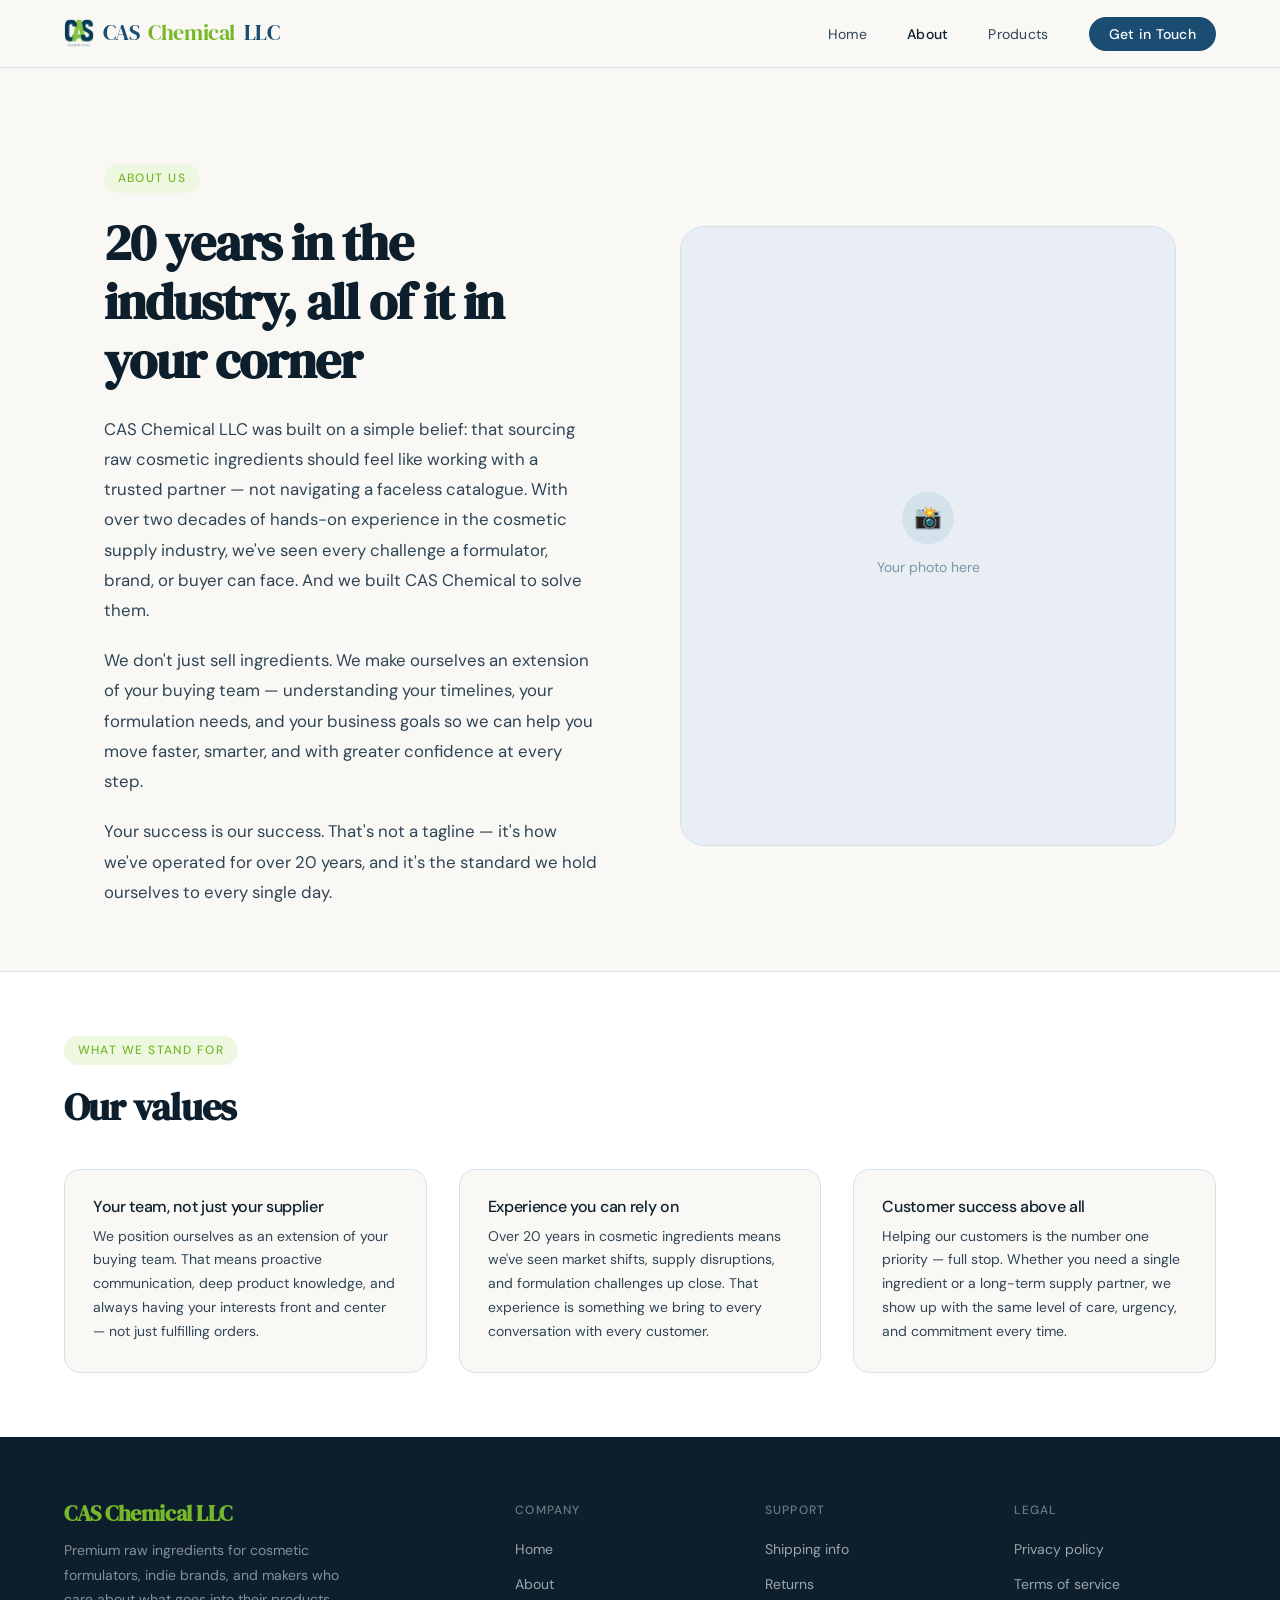
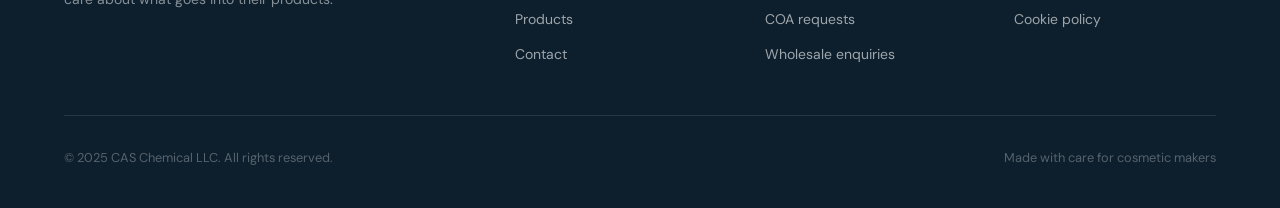
==== about.html @ f9160680 "Split site into separate pages and add product descriptions - Break the single-page site into index," ====
<!DOCTYPE html>
<html lang="en">
<head>
<meta charset="UTF-8">
<meta name="viewport" content="width=device-width, initial-scale=1.0">
<title>About — CAS Chemical LLC</title>
<meta name="description" content="About CAS Chemical LLC, a supplier of cosmetic raw ingredients.">
<link rel="icon" type="image/png" sizes="32x32" href="images/favicon-32.png">
<link rel="icon" type="image/png" sizes="192x192" href="images/favicon-192.png">
<link rel="apple-touch-icon" href="images/apple-touch-icon.png">
<link rel="preconnect" href="https://fonts.googleapis.com">
<link rel="preconnect" href="https://fonts.gstatic.com" crossorigin>
<link href="https://fonts.googleapis.com/css2?family=DM+Serif+Display:ital@0;1&family=DM+Sans:wght@300;400;500&display=swap" rel="stylesheet">
<link rel="stylesheet" href="css/common.css">
<link rel="stylesheet" href="css/about.css">
</head>
<body>

<nav>
  <a class="nav-logo" href="index.html"><img src="images/logo.png" alt="">CAS<span> Chemical</span> LLC</a>
  <ul class="nav-links">
    <li><a href="index.html">Home</a></li>
    <li><a href="about.html" class="active" aria-current="page">About</a></li>
    <li><a href="products.html">Products</a></li>
    <li><a href="contact.html" class="nav-cta">Get in Touch</a></li>
  </ul>
</nav>

<main>
<div class="about-hero">
  <div>
    <span class="section-tag">About Us</span>
    <h1>20 years in the industry, all of it in your corner</h1>
    <p>CAS Chemical LLC was built on a simple belief: that sourcing raw cosmetic ingredients should feel like working with a trusted partner — not navigating a faceless catalogue. With over two decades of hands-on experience in the cosmetic supply industry, we've seen every challenge a formulator, brand, or buyer can face. And we built CAS Chemical to solve them.</p>
    <p>We don't just sell ingredients. We make ourselves an extension of your buying team — understanding your timelines, your formulation needs, and your business goals so we can help you move faster, smarter, and with greater confidence at every step.</p>
    <p style="margin-bottom: 0;">Your success is our success. That's not a tagline — it's how we've operated for over 20 years, and it's the standard we hold ourselves to every single day.</p>
  </div>
  <div class="about-photo-placeholder">
    <div class="photo-icon">📸</div>
    <span>Your photo here</span>
  </div>
</div>

<div class="about-values">
  <div class="about-values-inner">
    <span class="section-tag">What we stand for</span>
    <h2>Our values</h2>
    <div class="values-grid">
      <div class="value-item">
        <h3>Your team, not just your supplier</h3>
        <p>We position ourselves as an extension of your buying team. That means proactive communication, deep product knowledge, and always having your interests front and center — not just fulfilling orders.</p>
      </div>
      <div class="value-item">
        <h3>Experience you can rely on</h3>
        <p>Over 20 years in cosmetic ingredients means we've seen market shifts, supply disruptions, and formulation challenges up close. That experience is something we bring to every conversation with every customer.</p>
      </div>
      <div class="value-item">
        <h3>Customer success above all</h3>
        <p>Helping our customers is the number one priority — full stop. Whether you need a single ingredient or a long-term supply partner, we show up with the same level of care, urgency, and commitment every time.</p>
      </div>
    </div>
  </div>
</div>
</main>

<footer>
  <div class="footer-top">
    <div class="footer-brand">
      <h3>CAS Chemical LLC</h3>
      <p>Premium raw ingredients for cosmetic formulators, indie brands, and makers who care about what goes into their products.</p>
    </div>
    <div class="footer-col">
      <h4>Company</h4>
      <ul>
        <li><a href="index.html">Home</a></li>
        <li><a href="about.html">About</a></li>
        <li><a href="products.html">Products</a></li>
        <li><a href="contact.html">Contact</a></li>
      </ul>
    </div>
    <div class="footer-col">
      <h4>Support</h4>
      <ul>
        <li><a>Shipping info</a></li>
        <li><a>Returns</a></li>
        <li><a>COA requests</a></li>
        <li><a href="contact.html">Wholesale enquiries</a></li>
      </ul>
    </div>
    <div class="footer-col">
      <h4>Legal</h4>
      <ul>
        <li><a>Privacy policy</a></li>
        <li><a>Terms of service</a></li>
        <li><a>Cookie policy</a></li>
      </ul>
    </div>
  </div>
  <div class="footer-bottom">
    <span>© 2025 CAS Chemical LLC. All rights reserved.</span>
    <span>Made with care for cosmetic makers</span>
  </div>
</footer>

<script src="js/common.js"></script>
</body>
</html>
---- css/common.css ----
/* Shared styles: base, nav, sections, buttons, footer */
*, *::before, *::after { box-sizing: border-box; margin: 0; padding: 0; }

:root {
  --cream: #FAF8F4;
  --warm-white: #FFFFFF;
  --sand: #E8EEF3;
  --sand-mid: #B8CDD8;
  --text-dark: #0D1F2D;
  --text-mid: #2E4557;
  --text-light: #7A96A8;
  --accent: #1B4D72;
  --accent-light: #2E6FA0;
  --accent-bg: #E6F0F7;
  --accent-green: #76B82A;
  --accent-green-bg: #EEF7E0;
  --border: #D4E2EC;
  --serif: 'DM Serif Display', Georgia, serif;
  --sans: 'DM Sans', system-ui, sans-serif;
}

html { scroll-behavior: smooth; }

body {
  font-family: var(--sans);
  background: var(--cream);
  color: var(--text-dark);
  line-height: 1.6;
  font-weight: 400;
}

/* NAV */
nav {
  position: sticky;
  top: 0;
  z-index: 100;
  background: rgba(250, 248, 244, 0.92);
  backdrop-filter: blur(12px);
  border-bottom: 1px solid var(--border);
  padding: 0 4rem;
  height: 68px;
  display: flex;
  align-items: center;
  justify-content: space-between;
}

.nav-logo {
  font-family: var(--serif);
  font-size: 1.35rem;
  color: var(--accent);
  text-decoration: none;
  letter-spacing: -0.02em;
}

.nav-logo span {
  color: var(--accent-green);
}

.nav-links {
  display: flex;
  gap: 2.5rem;
  list-style: none;
  align-items: center;
}

.nav-links a {
  text-decoration: none;
  font-size: 0.875rem;
  font-weight: 400;
  color: var(--text-mid);
  letter-spacing: 0.02em;
  transition: color 0.2s;
}

.nav-links a:hover { color: var(--text-dark); }

.nav-links a.active { color: var(--text-dark); font-weight: 500; }

.nav-cta {
  background: var(--accent) !important;
  color: white !important;
  padding: 0.5rem 1.25rem;
  border-radius: 100px;
  font-size: 0.875rem !important;
  font-weight: 500 !important;
  transition: background 0.2s !important;
}

.nav-cta:hover { background: var(--accent-light) !important; }


/* SECTIONS */
section { padding: 6rem 4rem; }

.section-tag {
  display: inline-block;
  font-size: 0.75rem;
  font-weight: 500;
  letter-spacing: 0.12em;
  text-transform: uppercase;
  color: var(--accent-green);
  background: var(--accent-green-bg);
  padding: 0.3rem 0.85rem;
  border-radius: 100px;
  margin-bottom: 1.25rem;
}

h1, h2, h3 { font-family: var(--serif); letter-spacing: -0.02em; line-height: 1.15; }


/* BUTTONS */
.btn-primary {
  background: var(--accent);
  color: white;
  padding: 0.85rem 2rem;
  border-radius: 100px;
  text-decoration: none;
  font-size: 0.9rem;
  font-weight: 500;
  transition: background 0.2s, transform 0.15s;
  display: inline-block;
  cursor: pointer;
  border: none;
}

.btn-primary:hover { background: var(--accent-light); transform: translateY(-1px); }

.btn-secondary {
  color: var(--text-mid);
  text-decoration: none;
  font-size: 0.9rem;
  font-weight: 400;
  display: inline-flex;
  align-items: center;
  gap: 0.4rem;
  cursor: pointer;
  background: none;
  border: none;
  padding: 0;
  transition: color 0.2s;
}

.btn-secondary:hover { color: var(--text-dark); }

/* FOOTER */
footer {
  background: var(--text-dark);
  color: white;
  padding: 4rem 4rem 2.5rem;
}

.footer-top {
  display: grid;
  grid-template-columns: 2fr 1fr 1fr 1fr;
  gap: 3rem;
  padding-bottom: 3rem;
  border-bottom: 1px solid rgba(255,255,255,0.1);
  margin-bottom: 2rem;
}

.footer-brand h3 {
  font-family: var(--serif);
  font-size: 1.4rem;
  margin-bottom: 0.75rem;
  color: var(--accent-green);
}

.footer-brand p {
  font-size: 0.875rem;
  color: rgba(255,255,255,0.5);
  line-height: 1.75;
  max-width: 30ch;
}

.footer-col h4 {
  font-family: var(--sans);
  font-size: 0.75rem;
  font-weight: 500;
  letter-spacing: 0.1em;
  text-transform: uppercase;
  color: rgba(255,255,255,0.4);
  margin-bottom: 1rem;
}

.footer-col ul { list-style: none; display: flex; flex-direction: column; gap: 0.6rem; }

.footer-col a {
  font-size: 0.875rem;
  color: rgba(255,255,255,0.6);
  text-decoration: none;
  transition: color 0.2s;
  cursor: pointer;
  background: none;
  border: none;
  padding: 0;
  font-family: var(--sans);
}

.footer-col a:hover { color: white; }

.footer-bottom {
  display: flex;
  justify-content: space-between;
  align-items: center;
  font-size: 0.8rem;
  color: rgba(255,255,255,0.3);
}

/* Utility */
.max-w { max-width: 1200px; margin: 0 auto; }

.nav-logo { display: inline-flex; align-items: center; gap: 0.55rem; }
.nav-logo img { width: 30px; height: 30px; }

@media (max-width: 1024px) {
  nav { padding: 0 2rem; }
  section { padding: 5rem 2rem; }
  .footer-top { grid-template-columns: 1fr 1fr; }
}

@media (max-width: 640px) {
  nav { flex-wrap: wrap; height: auto; padding: 0.85rem 1.25rem; row-gap: 0.6rem; }
  .nav-logo { font-size: 1.15rem; }
  .nav-links { width: 100%; justify-content: center; gap: 1rem; flex-wrap: wrap; }
  .nav-links a { font-size: 0.8rem; }
  .nav-cta { padding: 0.45rem 1rem; }
  section { padding: 3.5rem 1.25rem; }
  .footer-top { grid-template-columns: 1fr; gap: 2rem; }
}
---- css/about.css ----
/* About page */
/* ABOUT PAGE */
.about-hero {
  padding: 6rem 4rem 4rem;
  max-width: 1200px;
  margin: 0 auto;
  display: grid;
  grid-template-columns: 1fr 1fr;
  gap: 5rem;
  align-items: center;
}

.about-hero h1 {
  font-size: clamp(2.2rem, 4vw, 3.2rem);
  margin-bottom: 1.5rem;
}

.about-hero p {
  font-size: 1.05rem;
  color: var(--text-mid);
  line-height: 1.8;
  margin-bottom: 1.25rem;
}

.about-photo-placeholder {
  background: var(--sand);
  border-radius: 24px;
  aspect-ratio: 4/5;
  display: flex;
  flex-direction: column;
  align-items: center;
  justify-content: center;
  gap: 0.75rem;
  color: var(--text-light);
  font-size: 0.875rem;
  border: 1px solid var(--border);
}

.about-photo-placeholder .photo-icon {
  width: 52px;
  height: 52px;
  background: var(--border);
  border-radius: 50%;
  display: flex;
  align-items: center;
  justify-content: center;
  font-size: 1.4rem;
}

.about-values {
  padding: 4rem;
  background: white;
  border-top: 1px solid var(--border);
}

.about-values-inner {
  max-width: 1200px;
  margin: 0 auto;
}

.about-values h2 {
  font-size: clamp(1.8rem, 3vw, 2.4rem);
  margin-bottom: 2.5rem;
}

.values-grid {
  display: grid;
  grid-template-columns: repeat(3, 1fr);
  gap: 2rem;
}

.value-item {
  padding: 1.75rem;
  background: var(--cream);
  border-radius: 16px;
  border: 1px solid var(--border);
}

.value-item h3 {
  font-family: var(--sans);
  font-size: 1rem;
  font-weight: 500;
  margin-bottom: 0.5rem;
}

.value-item p {
  font-size: 0.875rem;
  color: var(--text-mid);
  line-height: 1.7;
}

@media (max-width: 1024px) {
  .about-hero { grid-template-columns: 1fr; }
  .about-values { padding: 3rem 2rem; }
  .values-grid { grid-template-columns: 1fr 1fr; }
}

@media (max-width: 640px) {
  .about-hero { padding: 3.5rem 1.25rem 2.5rem; }
  .about-values { padding: 2.5rem 1.25rem; }
  .values-grid { grid-template-columns: 1fr; }
}
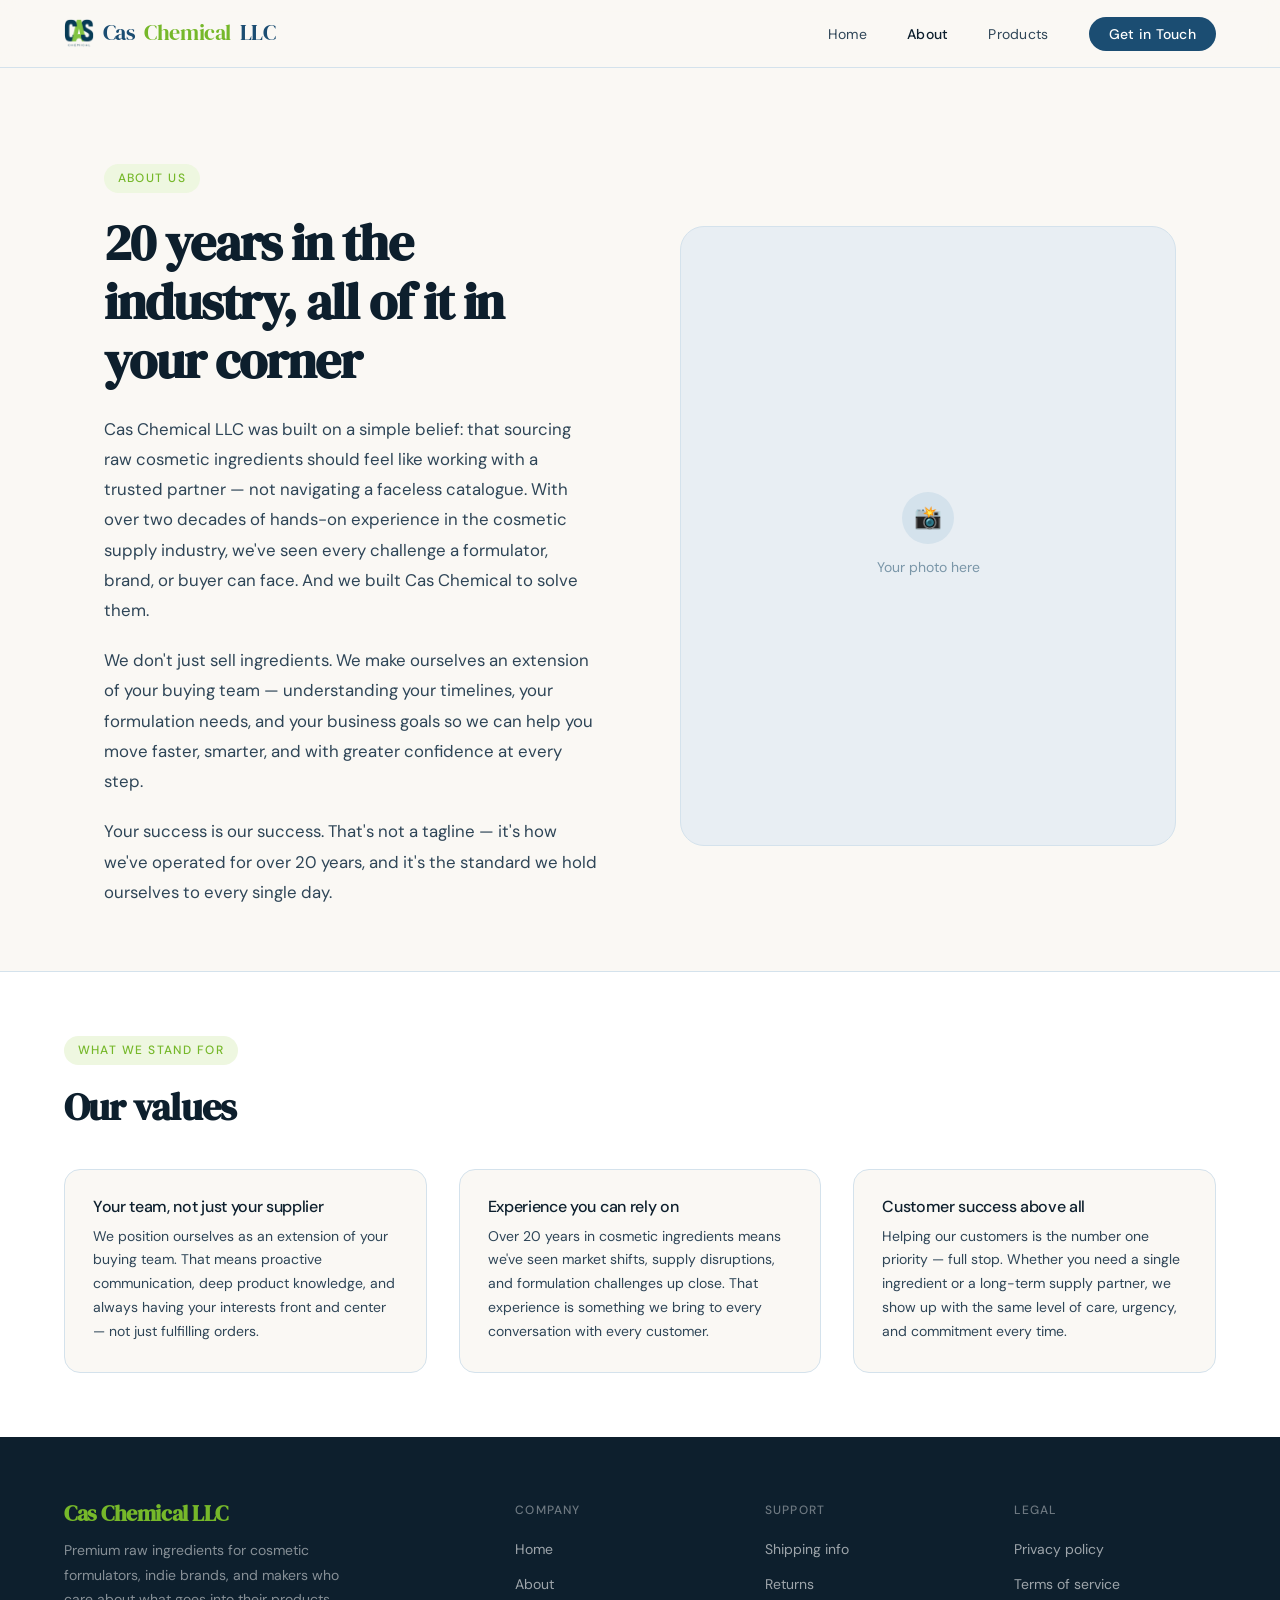
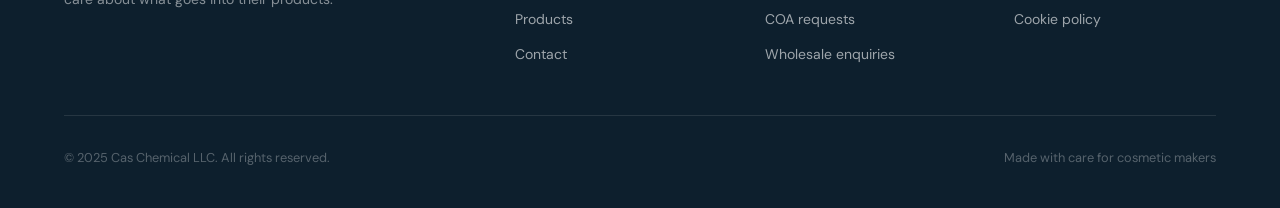
==== commit df84c498: "Use "Cas Chemical" spelling throughout the site Co-Authored-By: Claude Opus 5.5 <noreply@anthropic.c" ====
--- a/about.html
+++ b/about.html
@@ -3,8 +3,8 @@
 <head>
 <meta charset="UTF-8">
 <meta name="viewport" content="width=device-width, initial-scale=1.0">
-<title>About — CAS Chemical LLC</title>
-<meta name="description" content="About CAS Chemical LLC, a supplier of cosmetic raw ingredients.">
+<title>About — Cas Chemical LLC</title>
+<meta name="description" content="About Cas Chemical LLC, a supplier of cosmetic raw ingredients.">
 <link rel="icon" type="image/png" sizes="32x32" href="images/favicon-32.png">
 <link rel="icon" type="image/png" sizes="192x192" href="images/favicon-192.png">
 <link rel="apple-touch-icon" href="images/apple-touch-icon.png">
@@ -17,7 +17,7 @@
 <body>
 
 <nav>
-  <a class="nav-logo" href="index.html"><img src="images/logo.png" alt="">CAS<span> Chemical</span> LLC</a>
+  <a class="nav-logo" href="index.html"><img src="images/logo.png" alt="">Cas<span> Chemical</span> LLC</a>
   <ul class="nav-links">
     <li><a href="index.html">Home</a></li>
     <li><a href="about.html" class="active" aria-current="page">About</a></li>
@@ -31,7 +31,7 @@
   <div>
     <span class="section-tag">About Us</span>
     <h1>20 years in the industry, all of it in your corner</h1>
-    <p>CAS Chemical LLC was built on a simple belief: that sourcing raw cosmetic ingredients should feel like working with a trusted partner — not navigating a faceless catalogue. With over two decades of hands-on experience in the cosmetic supply industry, we've seen every challenge a formulator, brand, or buyer can face. And we built CAS Chemical to solve them.</p>
+    <p>Cas Chemical LLC was built on a simple belief: that sourcing raw cosmetic ingredients should feel like working with a trusted partner — not navigating a faceless catalogue. With over two decades of hands-on experience in the cosmetic supply industry, we've seen every challenge a formulator, brand, or buyer can face. And we built Cas Chemical to solve them.</p>
     <p>We don't just sell ingredients. We make ourselves an extension of your buying team — understanding your timelines, your formulation needs, and your business goals so we can help you move faster, smarter, and with greater confidence at every step.</p>
     <p style="margin-bottom: 0;">Your success is our success. That's not a tagline — it's how we've operated for over 20 years, and it's the standard we hold ourselves to every single day.</p>
   </div>
@@ -66,7 +66,7 @@
 <footer>
   <div class="footer-top">
     <div class="footer-brand">
-      <h3>CAS Chemical LLC</h3>
+      <h3>Cas Chemical LLC</h3>
       <p>Premium raw ingredients for cosmetic formulators, indie brands, and makers who care about what goes into their products.</p>
     </div>
     <div class="footer-col">
@@ -97,7 +97,7 @@
     </div>
   </div>
   <div class="footer-bottom">
-    <span>© 2025 CAS Chemical LLC. All rights reserved.</span>
+    <span>© 2025 Cas Chemical LLC. All rights reserved.</span>
     <span>Made with care for cosmetic makers</span>
   </div>
 </footer>
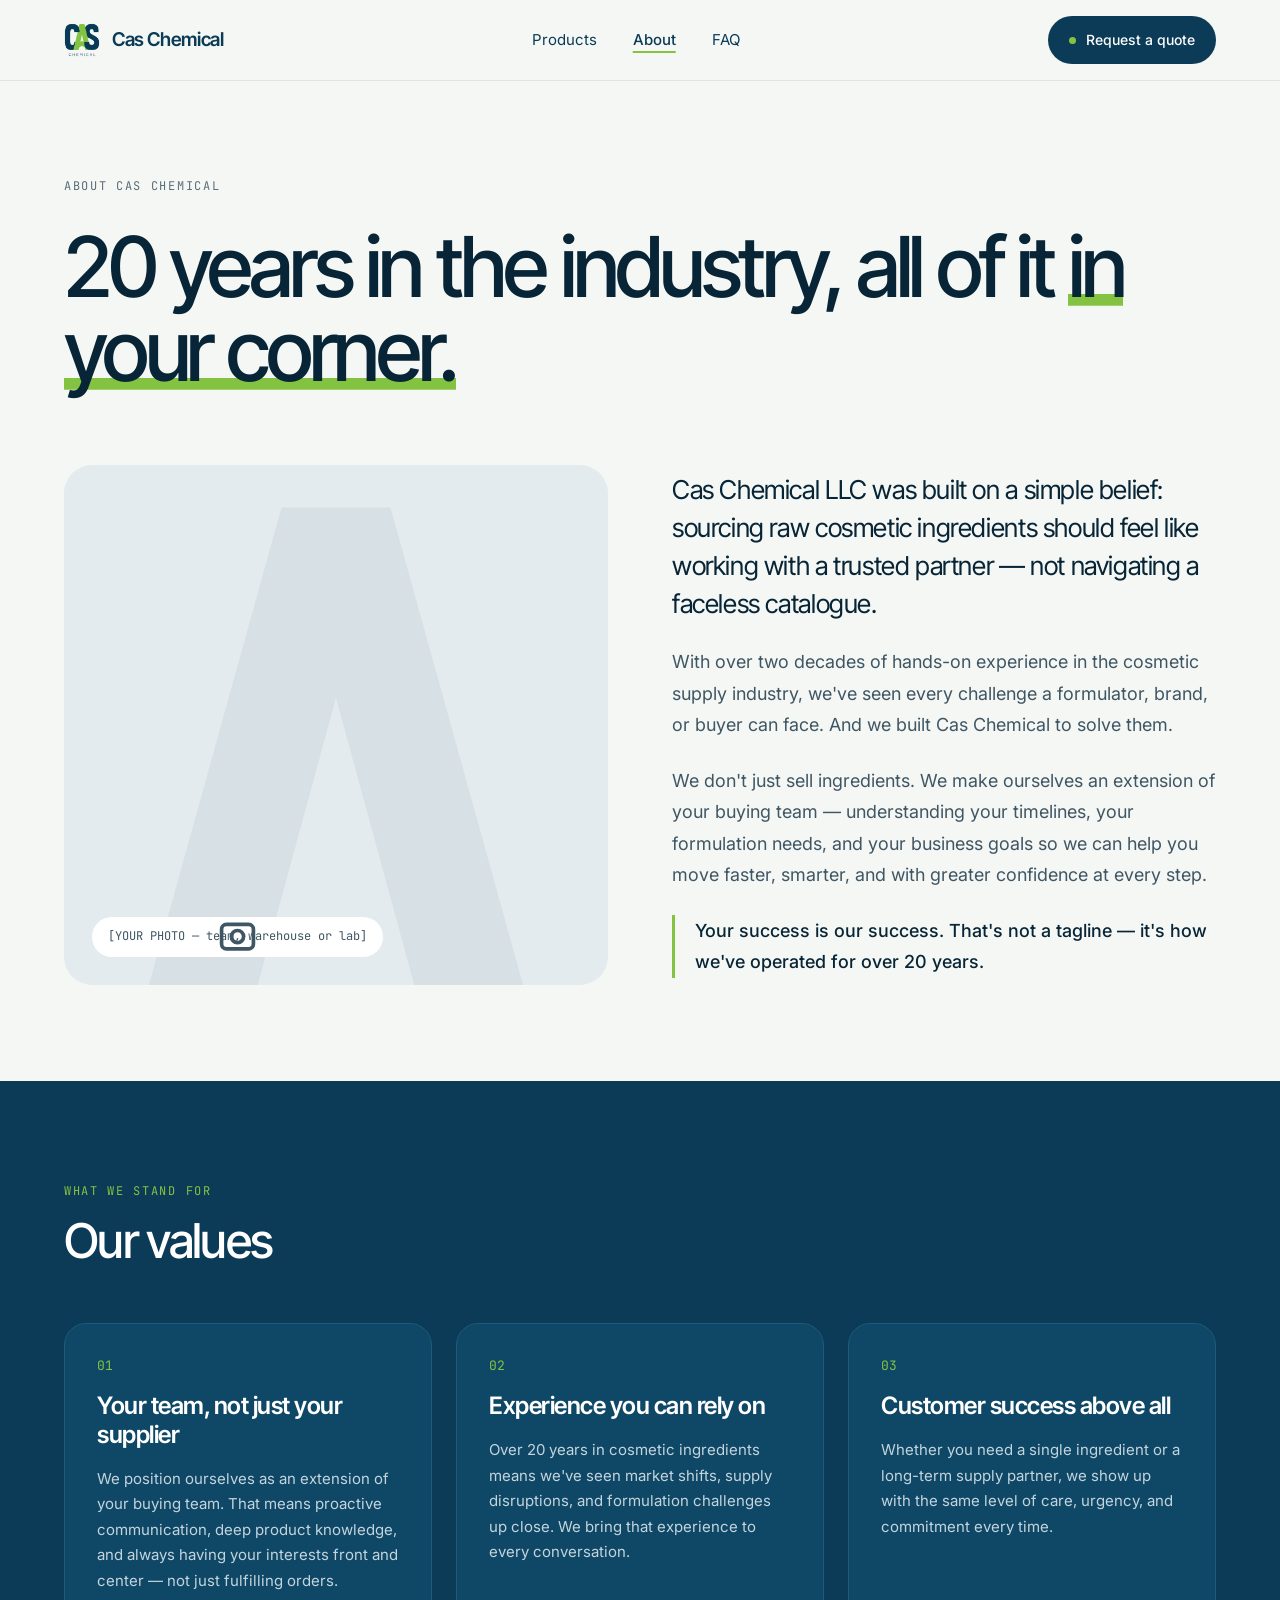
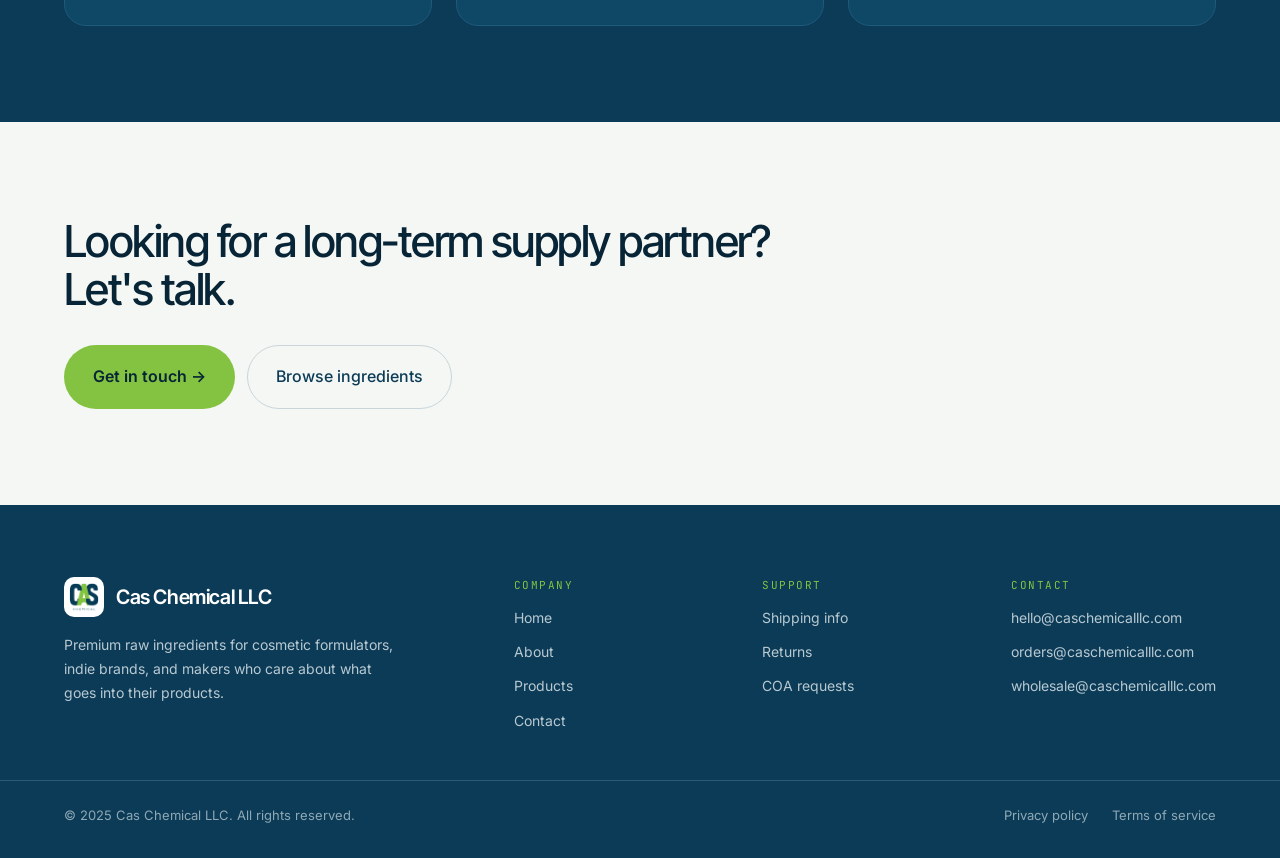
==== commit 90cb5a61: "Redesign preview: "Lab Minimal" look - New layout and styling for every page using the logo's navy a" ====
--- a/about.html
+++ b/about.html
@@ -10,95 +10,100 @@
 <link rel="apple-touch-icon" href="images/apple-touch-icon.png">
 <link rel="preconnect" href="https://fonts.googleapis.com">
 <link rel="preconnect" href="https://fonts.gstatic.com" crossorigin>
-<link href="https://fonts.googleapis.com/css2?family=DM+Serif+Display:ital@0;1&family=DM+Sans:wght@300;400;500&display=swap" rel="stylesheet">
+<link href="https://fonts.googleapis.com/css2?family=Inter+Tight:wght@400;500;600&family=Inter:wght@400;500;600&family=JetBrains+Mono:wght@400;500&display=swap" rel="stylesheet">
 <link rel="stylesheet" href="css/common.css">
 <link rel="stylesheet" href="css/about.css">
 </head>
 <body>
 
-<nav>
-  <a class="nav-logo" href="index.html"><img src="images/logo.png" alt="">Cas<span> Chemical</span> LLC</a>
-  <ul class="nav-links">
-    <li><a href="index.html">Home</a></li>
-    <li><a href="about.html" class="active" aria-current="page">About</a></li>
-    <li><a href="products.html">Products</a></li>
-    <li><a href="contact.html" class="nav-cta">Get in Touch</a></li>
-  </ul>
-</nav>
+<header class="site-header">
+  <div class="container">
+    <a class="brand" href="index.html"><img src="images/logo.png" alt=""><span>Cas Chemical</span></a>
+    <nav class="nav" aria-label="Main">
+      <a href="products.html">Products</a>
+      <a href="about.html" aria-current="page">About</a>
+      <a href="index.html#faq">FAQ</a>
+    </nav>
+    <div class="header-actions">
+      <a class="btn btn-dark btn-sm" href="contact.html"><span class="dot"></span>Request a quote</a>
+      <button class="menu-toggle" aria-label="Open menu" aria-expanded="false" aria-controls="mobile-nav">
+        <svg aria-hidden="true" width="18" height="18" viewBox="0 0 18 18" fill="none" stroke="#0B3B56" stroke-width="1.6"><path d="M3 6h12M3 12h12"/></svg>
+      </button>
+    </div>
+  </div>
+  <nav class="mobile-nav" id="mobile-nav" aria-label="Mobile">
+    <a href="index.html">Home</a>
+    <a href="products.html">Products</a>
+    <a href="about.html">About</a>
+    <a href="index.html#faq">FAQ</a>
+    <a class="btn btn-dark" href="contact.html"><span class="dot"></span>Request a quote</a>
+  </nav>
+</header>
 
 <main>
-<div class="about-hero">
-  <div>
-    <span class="section-tag">About Us</span>
-    <h1>20 years in the industry, all of it in your corner</h1>
-    <p>Cas Chemical LLC was built on a simple belief: that sourcing raw cosmetic ingredients should feel like working with a trusted partner — not navigating a faceless catalogue. With over two decades of hands-on experience in the cosmetic supply industry, we've seen every challenge a formulator, brand, or buyer can face. And we built Cas Chemical to solve them.</p>
+<section class="container about-hero">
+  <span class="eyebrow">About Cas Chemical</span>
+  <h1>20 years in the industry, all of it <span class="highlight">in your corner.</span></h1>
+</section>
+
+<section class="container story">
+  <div class="photo-slot">
+    <svg aria-hidden="true" viewBox="0 0 400 400" preserveAspectRatio="xMidYMid slice"><path d="M160 40 L240 40 L340 400 L260 400 L200 180 L140 400 L60 400 Z" fill="#0B3B56" opacity="0.06"/></svg>
+    <span><svg aria-hidden="true" width="16" height="16" viewBox="0 0 16 16" fill="none" stroke="currentColor" stroke-width="1.5"><rect x="1.5" y="3" width="13" height="10" rx="2"/><circle cx="8" cy="8" r="2.5"/></svg>[YOUR PHOTO — team, warehouse or lab]</span>
+  </div>
+  <div class="story-copy">
+    <p class="intro">Cas Chemical LLC was built on a simple belief: sourcing raw cosmetic ingredients should feel like working with a trusted partner — not navigating a faceless catalogue.</p>
+    <p>With over two decades of hands-on experience in the cosmetic supply industry, we've seen every challenge a formulator, brand, or buyer can face. And we built Cas Chemical to solve them.</p>
     <p>We don't just sell ingredients. We make ourselves an extension of your buying team — understanding your timelines, your formulation needs, and your business goals so we can help you move faster, smarter, and with greater confidence at every step.</p>
-    <p style="margin-bottom: 0;">Your success is our success. That's not a tagline — it's how we've operated for over 20 years, and it's the standard we hold ourselves to every single day.</p>
+    <p class="pull">Your success is our success. That's not a tagline — it's how we've operated for over 20 years.</p>
   </div>
-  <div class="about-photo-placeholder">
-    <div class="photo-icon">📸</div>
-    <span>Your photo here</span>
-  </div>
-</div>
+</section>
 
-<div class="about-values">
-  <div class="about-values-inner">
-    <span class="section-tag">What we stand for</span>
-    <h2>Our values</h2>
-    <div class="values-grid">
-      <div class="value-item">
-        <h3>Your team, not just your supplier</h3>
-        <p>We position ourselves as an extension of your buying team. That means proactive communication, deep product knowledge, and always having your interests front and center — not just fulfilling orders.</p>
-      </div>
-      <div class="value-item">
-        <h3>Experience you can rely on</h3>
-        <p>Over 20 years in cosmetic ingredients means we've seen market shifts, supply disruptions, and formulation challenges up close. That experience is something we bring to every conversation with every customer.</p>
-      </div>
-      <div class="value-item">
-        <h3>Customer success above all</h3>
-        <p>Helping our customers is the number one priority — full stop. Whether you need a single ingredient or a long-term supply partner, we show up with the same level of care, urgency, and commitment every time.</p>
-      </div>
+<section class="values-section">
+  <div class="container">
+    <span class="eyebrow">What we stand for</span>
+    <h2 class="section-title">Our values</h2>
+    <div class="values">
+      <div class="value"><span class="num">01</span><h3>Your team, not just your supplier</h3><p>We position ourselves as an extension of your buying team. That means proactive communication, deep product knowledge, and always having your interests front and center — not just fulfilling orders.</p></div>
+      <div class="value"><span class="num">02</span><h3>Experience you can rely on</h3><p>Over 20 years in cosmetic ingredients means we've seen market shifts, supply disruptions, and formulation challenges up close. We bring that experience to every conversation.</p></div>
+      <div class="value"><span class="num">03</span><h3>Customer success above all</h3><p>Whether you need a single ingredient or a long-term supply partner, we show up with the same level of care, urgency, and commitment every time.</p></div>
     </div>
   </div>
-</div>
+</section>
+
+<section class="container about-cta">
+  <h2>Looking for a long-term supply partner? Let's talk.</h2>
+  <div class="btns">
+    <a class="btn btn-lime" href="contact.html">Get in touch →</a>
+    <a class="btn btn-outline" href="products.html">Browse ingredients</a>
+  </div>
+</section>
 </main>
 
-<footer>
-  <div class="footer-top">
+<footer class="site-footer">
+  <div class="container footer-main">
     <div class="footer-brand">
-      <h3>Cas Chemical LLC</h3>
+      <div class="footer-logo"><span class="logo-tile"><img src="images/logo.png" alt=""></span><span>Cas Chemical LLC</span></div>
       <p>Premium raw ingredients for cosmetic formulators, indie brands, and makers who care about what goes into their products.</p>
     </div>
     <div class="footer-col">
       <h4>Company</h4>
-      <ul>
-        <li><a href="index.html">Home</a></li>
-        <li><a href="about.html">About</a></li>
-        <li><a href="products.html">Products</a></li>
-        <li><a href="contact.html">Contact</a></li>
-      </ul>
+      <a href="index.html">Home</a><a href="about.html">About</a><a href="products.html">Products</a><a href="contact.html">Contact</a>
     </div>
     <div class="footer-col">
       <h4>Support</h4>
-      <ul>
-        <li><a>Shipping info</a></li>
-        <li><a>Returns</a></li>
-        <li><a>COA requests</a></li>
-        <li><a href="contact.html">Wholesale enquiries</a></li>
-      </ul>
+      <a href="index.html#faq">Shipping info</a><a href="index.html#faq">Returns</a><a href="contact.html">COA requests</a>
     </div>
     <div class="footer-col">
-      <h4>Legal</h4>
-      <ul>
-        <li><a>Privacy policy</a></li>
-        <li><a>Terms of service</a></li>
-        <li><a>Cookie policy</a></li>
-      </ul>
+      <h4>Contact</h4>
+      <a href="mailto:hello@caschemicalllc.com">hello@caschemicalllc.com</a>
+      <a href="mailto:orders@caschemicalllc.com">orders@caschemicalllc.com</a>
+      <a href="mailto:wholesale@caschemicalllc.com">wholesale@caschemicalllc.com</a>
     </div>
   </div>
-  <div class="footer-bottom">
+  <div class="container footer-bottom">
     <span>© 2025 Cas Chemical LLC. All rights reserved.</span>
-    <span>Made with care for cosmetic makers</span>
+    <span><a href="#">Privacy policy</a><a href="#">Terms of service</a></span>
   </div>
 </footer>
 
--- a/css/common.css
+++ b/css/common.css
@@ -1,229 +1,172 @@
-/* Shared styles: base, nav, sections, buttons, footer */
-*, *::before, *::after { box-sizing: border-box; margin: 0; padding: 0; }
+/* Shared styles — "Lab Minimal" redesign */
 
 :root {
-  --cream: #FAF8F4;
-  --warm-white: #FFFFFF;
-  --sand: #E8EEF3;
-  --sand-mid: #B8CDD8;
-  --text-dark: #0D1F2D;
-  --text-mid: #2E4557;
-  --text-light: #7A96A8;
-  --accent: #1B4D72;
-  --accent-light: #2E6FA0;
-  --accent-bg: #E6F0F7;
-  --accent-green: #76B82A;
-  --accent-green-bg: #EEF7E0;
-  --border: #D4E2EC;
-  --serif: 'DM Serif Display', Georgia, serif;
-  --sans: 'DM Sans', system-ui, sans-serif;
+  --ink-deep: #072536;
+  --ink: #0B3B56;
+  --ink-soft: #0F4867;
+  --lime: #84C341;
+  --lime-hover: #97D155;
+  --lime-mist: #EEF6E2;
+  --lime-text: #4E7A1E;
+  --paper: #F5F7F4;
+  --white: #FFFFFF;
+  --line: #DDE4E6;
+  --line-strong: #C9D5DA;
+  --slate: #3F5664;
+  --muted: #5A6E79;
+  --on-dark: #B9C9D2;
+  --display: 'Inter Tight', system-ui, sans-serif;
+  --sans: 'Inter', system-ui, sans-serif;
+  --mono: 'JetBrains Mono', ui-monospace, monospace;
+  --gutter: 64px;
 }
 
+*, *::before, *::after { box-sizing: border-box; }
 html { scroll-behavior: smooth; }
+body {
+  margin: 0;
+  font-family: var(--sans);
+  background: var(--paper);
+  color: var(--ink);
+  line-height: 1.6;
+  -webkit-font-smoothing: antialiased;
+}
+img { max-width: 100%; display: block; }
+a { color: var(--ink); }
+h1, h2, h3 { margin: 0; font-family: var(--display); font-weight: 500; color: var(--ink-deep); }
+p { margin: 0; }
 
-body {
-  font-family: var(--sans);
-  background: var(--cream);
-  color: var(--text-dark);
-  line-height: 1.6;
-  font-weight: 400;
+.container { max-width: 1440px; margin: 0 auto; padding-left: var(--gutter); padding-right: var(--gutter); }
+
+/* Labels and headings */
+.eyebrow {
+  font-family: var(--mono);
+  font-size: 12px;
+  letter-spacing: 0.14em;
+  text-transform: uppercase;
+  color: var(--muted);
+}
+.section-title { font-size: 48px; letter-spacing: -0.035em; line-height: 1.05; }
+.lead { font-size: 17px; line-height: 1.65; color: var(--slate); }
+.highlight {
+  background-image: linear-gradient(var(--lime), var(--lime));
+  background-size: 100% 0.14em;
+  background-position: 0 88%;
+  background-repeat: no-repeat;
+}
+.tag {
+  display: inline-block;
+  font-family: var(--mono);
+  font-size: 11px;
+  letter-spacing: 0.12em;
+  text-transform: uppercase;
+  color: var(--lime-text);
+  background: var(--lime-mist);
+  padding: 5px 10px;
+  border-radius: 999px;
+}
+.dot { display: inline-block; width: 7px; height: 7px; border-radius: 50%; background: var(--lime); flex-shrink: 0; }
+.text-link {
+  font-size: 15px;
+  font-weight: 500;
+  color: var(--ink);
+  text-decoration: underline;
+  text-decoration-color: var(--lime);
+  text-decoration-thickness: 2px;
+  text-underline-offset: 6px;
 }
 
-/* NAV */
-nav {
+/* Buttons */
+.btn {
+  display: inline-flex;
+  align-items: center;
+  justify-content: center;
+  gap: 10px;
+  padding: 16px 26px;
+  border-radius: 999px;
+  border: 1px solid transparent;
+  font-family: var(--sans);
+  font-size: 15px;
+  font-weight: 500;
+  text-decoration: none;
+  cursor: pointer;
+  transition: background 0.2s, border-color 0.2s, transform 0.15s;
+}
+.btn:active { transform: translateY(1px); }
+.btn-dark { background: var(--ink); color: var(--white); }
+.btn-dark:hover { background: var(--ink-deep); color: var(--white); }
+.btn-lime { background: var(--lime); color: var(--ink-deep); font-weight: 600; }
+.btn-lime:hover { background: var(--lime-hover); color: var(--ink-deep); }
+.btn-outline { border-color: var(--line-strong); color: var(--ink); background: transparent; }
+.btn-outline:hover { border-color: var(--ink); }
+.btn-sm { padding: 12px 20px; font-size: 14px; }
+
+/* Header */
+.site-header {
   position: sticky;
   top: 0;
-  z-index: 100;
-  background: rgba(250, 248, 244, 0.92);
-  backdrop-filter: blur(12px);
-  border-bottom: 1px solid var(--border);
-  padding: 0 4rem;
-  height: 68px;
-  display: flex;
+  z-index: 50;
+  background: rgba(245, 247, 244, 0.86);
+  backdrop-filter: blur(14px);
+  -webkit-backdrop-filter: blur(14px);
+  border-bottom: 1px solid var(--line);
+}
+.site-header .container { display: flex; align-items: center; justify-content: space-between; gap: 24px; padding-top: 16px; padding-bottom: 16px; }
+.brand { display: flex; align-items: center; gap: 12px; text-decoration: none; color: var(--ink); }
+.brand img { width: 36px; height: 36px; }
+.brand span { font-family: var(--display); font-weight: 600; font-size: 19px; letter-spacing: -0.02em; }
+.nav { display: flex; align-items: center; gap: 36px; }
+.nav a { color: var(--ink); text-decoration: none; font-size: 15px; }
+.nav a:hover, .nav a[aria-current="page"] {
+  text-decoration: underline;
+  text-decoration-color: var(--lime);
+  text-decoration-thickness: 2px;
+  text-underline-offset: 6px;
+}
+.nav a[aria-current="page"] { font-weight: 500; }
+.header-actions { display: flex; align-items: center; gap: 10px; }
+.menu-toggle {
+  display: none;
+  width: 44px; height: 44px;
+  border-radius: 50%;
+  border: 1px solid var(--line-strong);
+  background: transparent;
+  cursor: pointer;
   align-items: center;
-  justify-content: space-between;
+  justify-content: center;
 }
+.mobile-nav { display: none; }
 
-.nav-logo {
-  font-family: var(--serif);
-  font-size: 1.35rem;
-  color: var(--accent);
-  text-decoration: none;
-  letter-spacing: -0.02em;
+/* Footer */
+.site-footer { background: var(--ink); color: var(--white); }
+.footer-main { display: grid; grid-template-columns: 2fr repeat(3, 1fr); gap: 48px; padding-top: 72px; padding-bottom: 48px; }
+.footer-brand { display: flex; flex-direction: column; gap: 16px; }
+.footer-logo { display: flex; align-items: center; gap: 12px; }
+.footer-logo .logo-tile { width: 40px; height: 40px; border-radius: 10px; background: var(--white); display: flex; align-items: center; justify-content: center; }
+.footer-logo .logo-tile img { width: 30px; height: 30px; }
+.footer-logo span { font-family: var(--display); font-weight: 600; font-size: 20px; letter-spacing: -0.02em; }
+.footer-brand p { max-width: 340px; font-size: 14px; line-height: 1.7; color: var(--on-dark); }
+.footer-col { display: flex; flex-direction: column; gap: 12px; font-size: 14px; }
+.footer-col h4 { margin: 0; font-family: var(--mono); font-size: 11px; font-weight: 400; letter-spacing: 0.14em; text-transform: uppercase; color: var(--lime); }
+.footer-col a, .footer-col span { color: var(--on-dark); text-decoration: none; }
+.footer-col a:hover { color: var(--white); }
+.footer-bottom { display: flex; flex-wrap: wrap; justify-content: space-between; gap: 12px; padding-top: 24px; padding-bottom: 32px; border-top: 1px solid #2A5C78; font-size: 13px; color: #8FA8B6; }
+.footer-bottom a { color: #8FA8B6; text-decoration: none; margin-left: 24px; }
+.footer-bottom a:hover { color: var(--white); }
+
+/* Tablet & phone */
+@media (max-width: 960px) {
+  :root { --gutter: 20px; }
+  .nav, .header-actions .btn { display: none; }
+  .menu-toggle { display: inline-flex; }
+  .mobile-nav.open { display: flex; flex-direction: column; padding: 8px var(--gutter) 20px; border-top: 1px solid var(--line); }
+  .mobile-nav a { padding: 14px 0; border-bottom: 1px solid var(--line); color: var(--ink); text-decoration: none; font-size: 17px; font-weight: 500; }
+  .mobile-nav .btn { margin-top: 16px; border-bottom: 0; color: var(--white); }
+  .section-title { font-size: 36px; }
+  .footer-main { grid-template-columns: 1fr 1fr; gap: 36px; padding-top: 56px; }
+  .footer-brand { grid-column: 1 / -1; }
 }
-
-.nav-logo span {
-  color: var(--accent-green);
+@media (max-width: 560px) {
+  .footer-main { grid-template-columns: 1fr; }
+  .footer-bottom a { margin-left: 0; margin-right: 20px; }
 }
-
-.nav-links {
-  display: flex;
-  gap: 2.5rem;
-  list-style: none;
-  align-items: center;
-}
-
-.nav-links a {
-  text-decoration: none;
-  font-size: 0.875rem;
-  font-weight: 400;
-  color: var(--text-mid);
-  letter-spacing: 0.02em;
-  transition: color 0.2s;
-}
-
-.nav-links a:hover { color: var(--text-dark); }
-
-.nav-links a.active { color: var(--text-dark); font-weight: 500; }
-
-.nav-cta {
-  background: var(--accent) !important;
-  color: white !important;
-  padding: 0.5rem 1.25rem;
-  border-radius: 100px;
-  font-size: 0.875rem !important;
-  font-weight: 500 !important;
-  transition: background 0.2s !important;
-}
-
-.nav-cta:hover { background: var(--accent-light) !important; }
-
-
-/* SECTIONS */
-section { padding: 6rem 4rem; }
-
-.section-tag {
-  display: inline-block;
-  font-size: 0.75rem;
-  font-weight: 500;
-  letter-spacing: 0.12em;
-  text-transform: uppercase;
-  color: var(--accent-green);
-  background: var(--accent-green-bg);
-  padding: 0.3rem 0.85rem;
-  border-radius: 100px;
-  margin-bottom: 1.25rem;
-}
-
-h1, h2, h3 { font-family: var(--serif); letter-spacing: -0.02em; line-height: 1.15; }
-
-
-/* BUTTONS */
-.btn-primary {
-  background: var(--accent);
-  color: white;
-  padding: 0.85rem 2rem;
-  border-radius: 100px;
-  text-decoration: none;
-  font-size: 0.9rem;
-  font-weight: 500;
-  transition: background 0.2s, transform 0.15s;
-  display: inline-block;
-  cursor: pointer;
-  border: none;
-}
-
-.btn-primary:hover { background: var(--accent-light); transform: translateY(-1px); }
-
-.btn-secondary {
-  color: var(--text-mid);
-  text-decoration: none;
-  font-size: 0.9rem;
-  font-weight: 400;
-  display: inline-flex;
-  align-items: center;
-  gap: 0.4rem;
-  cursor: pointer;
-  background: none;
-  border: none;
-  padding: 0;
-  transition: color 0.2s;
-}
-
-.btn-secondary:hover { color: var(--text-dark); }
-
-/* FOOTER */
-footer {
-  background: var(--text-dark);
-  color: white;
-  padding: 4rem 4rem 2.5rem;
-}
-
-.footer-top {
-  display: grid;
-  grid-template-columns: 2fr 1fr 1fr 1fr;
-  gap: 3rem;
-  padding-bottom: 3rem;
-  border-bottom: 1px solid rgba(255,255,255,0.1);
-  margin-bottom: 2rem;
-}
-
-.footer-brand h3 {
-  font-family: var(--serif);
-  font-size: 1.4rem;
-  margin-bottom: 0.75rem;
-  color: var(--accent-green);
-}
-
-.footer-brand p {
-  font-size: 0.875rem;
-  color: rgba(255,255,255,0.5);
-  line-height: 1.75;
-  max-width: 30ch;
-}
-
-.footer-col h4 {
-  font-family: var(--sans);
-  font-size: 0.75rem;
-  font-weight: 500;
-  letter-spacing: 0.1em;
-  text-transform: uppercase;
-  color: rgba(255,255,255,0.4);
-  margin-bottom: 1rem;
-}
-
-.footer-col ul { list-style: none; display: flex; flex-direction: column; gap: 0.6rem; }
-
-.footer-col a {
-  font-size: 0.875rem;
-  color: rgba(255,255,255,0.6);
-  text-decoration: none;
-  transition: color 0.2s;
-  cursor: pointer;
-  background: none;
-  border: none;
-  padding: 0;
-  font-family: var(--sans);
-}
-
-.footer-col a:hover { color: white; }
-
-.footer-bottom {
-  display: flex;
-  justify-content: space-between;
-  align-items: center;
-  font-size: 0.8rem;
-  color: rgba(255,255,255,0.3);
-}
-
-/* Utility */
-.max-w { max-width: 1200px; margin: 0 auto; }
-
-.nav-logo { display: inline-flex; align-items: center; gap: 0.55rem; }
-.nav-logo img { width: 30px; height: 30px; }
-
-@media (max-width: 1024px) {
-  nav { padding: 0 2rem; }
-  section { padding: 5rem 2rem; }
-  .footer-top { grid-template-columns: 1fr 1fr; }
-}
-
-@media (max-width: 640px) {
-  nav { flex-wrap: wrap; height: auto; padding: 0.85rem 1.25rem; row-gap: 0.6rem; }
-  .nav-logo { font-size: 1.15rem; }
-  .nav-links { width: 100%; justify-content: center; gap: 1rem; flex-wrap: wrap; }
-  .nav-links a { font-size: 0.8rem; }
-  .nav-cta { padding: 0.45rem 1rem; }
-  section { padding: 3.5rem 1.25rem; }
-  .footer-top { grid-template-columns: 1fr; gap: 2rem; }
-}
--- a/css/about.css
+++ b/css/about.css
@@ -1,102 +1,48 @@
 /* About page */
-/* ABOUT PAGE */
-.about-hero {
-  padding: 6rem 4rem 4rem;
-  max-width: 1200px;
-  margin: 0 auto;
-  display: grid;
-  grid-template-columns: 1fr 1fr;
-  gap: 5rem;
-  align-items: center;
+
+.about-hero { padding-top: 96px; padding-bottom: 72px; display: flex; flex-direction: column; gap: 28px; }
+.about-hero h1 { max-width: 1100px; font-size: 84px; line-height: 1; letter-spacing: -0.05em; }
+
+.story { padding-bottom: 96px; display: grid; grid-template-columns: 1fr 1fr; gap: 64px; align-items: stretch; }
+.photo-slot {
+  position: relative; min-height: 520px;
+  border-radius: 28px; background: #E4EBEE; overflow: hidden;
+  display: flex; align-items: flex-end; padding: 28px;
 }
+.photo-slot svg { position: absolute; inset: 0; width: 100%; height: 100%; }
+.photo-slot span {
+  position: relative; display: inline-flex; align-items: center; gap: 10px;
+  background: var(--white); border-radius: 999px; padding: 10px 16px;
+  font-family: var(--mono); font-size: 12px; color: var(--slate);
+}
+.story-copy { display: flex; flex-direction: column; justify-content: center; gap: 24px; font-size: 18px; line-height: 1.75; color: var(--slate); }
+.story-copy .intro { font-family: var(--display); font-size: 26px; line-height: 1.45; letter-spacing: -0.015em; color: var(--ink-deep); }
+.story-copy .pull { padding-left: 20px; border-left: 3px solid var(--lime); color: var(--ink-deep); font-weight: 500; }
 
-.about-hero h1 {
-  font-size: clamp(2.2rem, 4vw, 3.2rem);
-  margin-bottom: 1.5rem;
+.values-section { background: var(--ink); color: var(--white); padding: 96px 0; }
+.values-section .eyebrow { color: var(--lime); }
+.values-section h2 { color: var(--white); margin-top: 14px; margin-bottom: 56px; }
+.values { display: grid; grid-template-columns: repeat(3, 1fr); gap: 24px; }
+.value { display: flex; flex-direction: column; gap: 16px; padding: 32px; border-radius: 22px; background: var(--ink-soft); border: 1px solid #1F5A7A; }
+.value .num { font-family: var(--mono); font-size: 13px; color: var(--lime); }
+.value h3 { color: var(--white); font-size: 24px; font-weight: 600; letter-spacing: -0.02em; line-height: 1.2; }
+.value p { font-size: 15px; line-height: 1.7; color: #C4D4DC; }
+
+.about-cta { padding-top: 96px; padding-bottom: 96px; display: flex; flex-wrap: wrap; justify-content: space-between; align-items: center; gap: 32px; }
+.about-cta h2 { max-width: 760px; font-size: 44px; letter-spacing: -0.035em; line-height: 1.08; }
+.about-cta .btns { display: flex; flex-wrap: wrap; gap: 12px; }
+.about-cta .btn { padding: 18px 28px; font-size: 16px; }
+
+@media (max-width: 960px) {
+  .about-hero { padding-top: 40px; padding-bottom: 40px; }
+  .about-hero h1 { font-size: 46px; }
+  .story { grid-template-columns: 1fr; gap: 32px; padding-bottom: 64px; }
+  .photo-slot { min-height: 300px; }
+  .story-copy { font-size: 16px; }
+  .story-copy .intro { font-size: 21px; }
+  .values-section { padding: 64px 0; }
+  .values { grid-template-columns: 1fr; }
+  .about-cta { padding-top: 64px; padding-bottom: 64px; }
+  .about-cta h2 { font-size: 30px; }
+  .about-cta .btns, .about-cta .btn { width: 100%; }
 }
-
-.about-hero p {
-  font-size: 1.05rem;
-  color: var(--text-mid);
-  line-height: 1.8;
-  margin-bottom: 1.25rem;
-}
-
-.about-photo-placeholder {
-  background: var(--sand);
-  border-radius: 24px;
-  aspect-ratio: 4/5;
-  display: flex;
-  flex-direction: column;
-  align-items: center;
-  justify-content: center;
-  gap: 0.75rem;
-  color: var(--text-light);
-  font-size: 0.875rem;
-  border: 1px solid var(--border);
-}
-
-.about-photo-placeholder .photo-icon {
-  width: 52px;
-  height: 52px;
-  background: var(--border);
-  border-radius: 50%;
-  display: flex;
-  align-items: center;
-  justify-content: center;
-  font-size: 1.4rem;
-}
-
-.about-values {
-  padding: 4rem;
-  background: white;
-  border-top: 1px solid var(--border);
-}
-
-.about-values-inner {
-  max-width: 1200px;
-  margin: 0 auto;
-}
-
-.about-values h2 {
-  font-size: clamp(1.8rem, 3vw, 2.4rem);
-  margin-bottom: 2.5rem;
-}
-
-.values-grid {
-  display: grid;
-  grid-template-columns: repeat(3, 1fr);
-  gap: 2rem;
-}
-
-.value-item {
-  padding: 1.75rem;
-  background: var(--cream);
-  border-radius: 16px;
-  border: 1px solid var(--border);
-}
-
-.value-item h3 {
-  font-family: var(--sans);
-  font-size: 1rem;
-  font-weight: 500;
-  margin-bottom: 0.5rem;
-}
-
-.value-item p {
-  font-size: 0.875rem;
-  color: var(--text-mid);
-  line-height: 1.7;
-}
-
-@media (max-width: 1024px) {
-  .about-hero { grid-template-columns: 1fr; }
-  .about-values { padding: 3rem 2rem; }
-  .values-grid { grid-template-columns: 1fr 1fr; }
-}
-
-@media (max-width: 640px) {
-  .about-hero { padding: 3.5rem 1.25rem 2.5rem; }
-  .about-values { padding: 2.5rem 1.25rem; }
-  .values-grid { grid-template-columns: 1fr; }
-}
